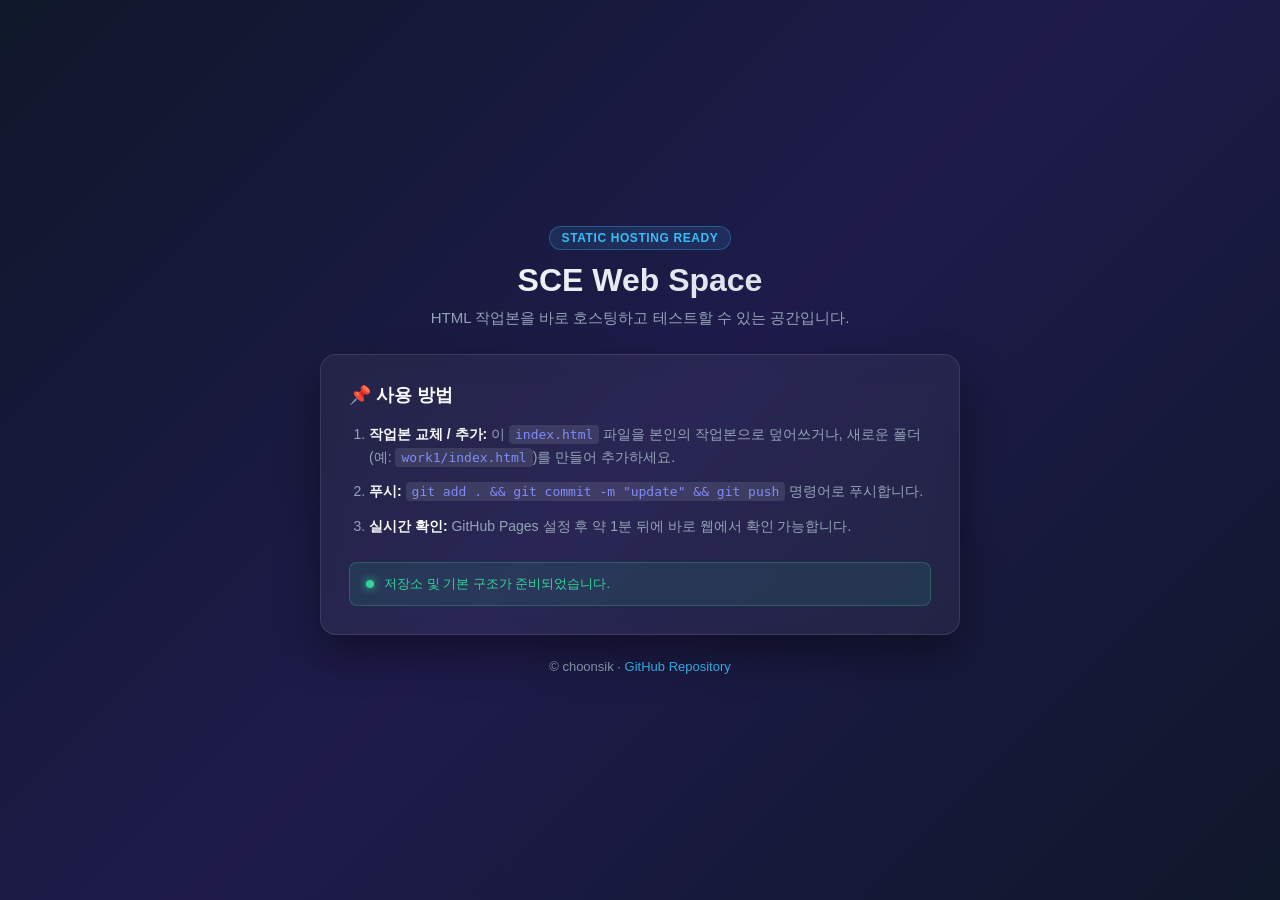
==== index.html @ 63e41f07 "Initialize static HTML hosting structure" ====
<!DOCTYPE html>
<html lang="ko">
<head>
  <meta charset="UTF-8">
  <meta name="viewport" content="width=device-width, initial-scale=1.0">
  <title>SCE - Static Hosting</title>
  <link rel="stylesheet" href="css/style.css">
</head>
<body>
  <div class="container">
    <header class="header">
      <div class="badge">Static Hosting Ready</div>
      <h1>SCE Web Space</h1>
      <p class="subtitle">HTML 작업본을 바로 호스팅하고 테스트할 수 있는 공간입니다.</p>
    </header>

    <main class="card">
      <h2>📌 사용 방법</h2>
      <ol class="guide-list">
        <li>
          <strong>작업본 교체 / 추가:</strong> 이 <code>index.html</code> 파일을 본인의 작업본으로 덮어쓰거나, 새로운 폴더(예: <code>work1/index.html</code>)를 만들어 추가하세요.
        </li>
        <li>
          <strong>푸시:</strong> <code>git add . && git commit -m "update" && git push</code> 명령어로 푸시합니다.
        </li>
        <li>
          <strong>실시간 확인:</strong> GitHub Pages 설정 후 약 1분 뒤에 바로 웹에서 확인 가능합니다.
        </li>
      </ol>

      <div class="status-box">
        <span class="dot"></span>
        <span>저장소 및 기본 구조가 준비되었습니다.</span>
      </div>
    </main>

    <footer class="footer">
      <p>&copy; choonsik &middot; <a href="https://github.com/choonsik/sce" target="_blank" rel="noopener noreferrer">GitHub Repository</a></p>
    </footer>
  </div>
</body>
</html>
---- css/style.css ----
:root {
  --bg-gradient: linear-gradient(135deg, #0f172a 0%, #1e1b4b 50%, #0f172a 100%);
  --card-bg: rgba(255, 255, 255, 0.05);
  --card-border: rgba(255, 255, 255, 0.1);
  --text-main: #f8fafc;
  --text-muted: #94a3b8;
  --primary: #38bdf8;
  --accent: #818cf8;
  --success: #34d399;
}

* {
  box-sizing: border-box;
  margin: 0;
  padding: 0;
}

body {
  font-family: -apple-system, BlinkMacSystemFont, "Segoe UI", Roboto, "Helvetica Neue", Arial, sans-serif;
  background: var(--bg-gradient);
  color: var(--text-main);
  min-height: 100vh;
  display: flex;
  align-items: center;
  justify-content: center;
  padding: 24px;
}

.container {
  width: 100%;
  max-width: 640px;
  display: flex;
  flex-direction: column;
  gap: 24px;
}

.header {
  text-align: center;
}

.badge {
  display: inline-block;
  font-size: 12px;
  font-weight: 600;
  color: var(--primary);
  background: rgba(56, 189, 248, 0.12);
  border: 1px solid rgba(56, 189, 248, 0.3);
  padding: 4px 12px;
  border-radius: 9999px;
  margin-bottom: 12px;
  text-transform: uppercase;
  letter-spacing: 0.05em;
}

.header h1 {
  font-size: 32px;
  font-weight: 700;
  margin-bottom: 8px;
  background: linear-gradient(to right, #ffffff, #cbd5e1);
  -webkit-background-clip: text;
  -webkit-text-fill-color: transparent;
}

.subtitle {
  color: var(--text-muted);
  font-size: 15px;
  line-height: 1.5;
}

.card {
  background: var(--card-bg);
  border: 1px solid var(--card-border);
  backdrop-filter: blur(12px);
  -webkit-backdrop-filter: blur(12px);
  border-radius: 16px;
  padding: 28px;
  box-shadow: 0 20px 40px rgba(0, 0, 0, 0.4);
}

.card h2 {
  font-size: 18px;
  margin-bottom: 16px;
  color: var(--text-main);
}

.guide-list {
  padding-left: 20px;
  display: flex;
  flex-direction: column;
  gap: 12px;
  color: var(--text-muted);
  font-size: 14px;
  line-height: 1.6;
}

.guide-list strong {
  color: var(--text-main);
}

.guide-list code {
  background: rgba(255, 255, 255, 0.1);
  color: var(--accent);
  padding: 2px 6px;
  border-radius: 4px;
  font-size: 13px;
  font-family: ui-monospace, SFMono-Regular, Menlo, Monaco, Consolas, monospace;
}

.status-box {
  margin-top: 24px;
  padding: 12px 16px;
  background: rgba(52, 211, 153, 0.1);
  border: 1px solid rgba(52, 211, 153, 0.25);
  border-radius: 8px;
  display: flex;
  align-items: center;
  gap: 10px;
  font-size: 13px;
  color: var(--success);
}

.dot {
  width: 8px;
  height: 8px;
  background: var(--success);
  border-radius: 50%;
  box-shadow: 0 0 8px var(--success);
}

.footer {
  text-align: center;
  font-size: 13px;
  color: var(--text-muted);
}

.footer a {
  color: var(--primary);
  text-decoration: none;
}

.footer a:hover {
  text-decoration: underline;
}
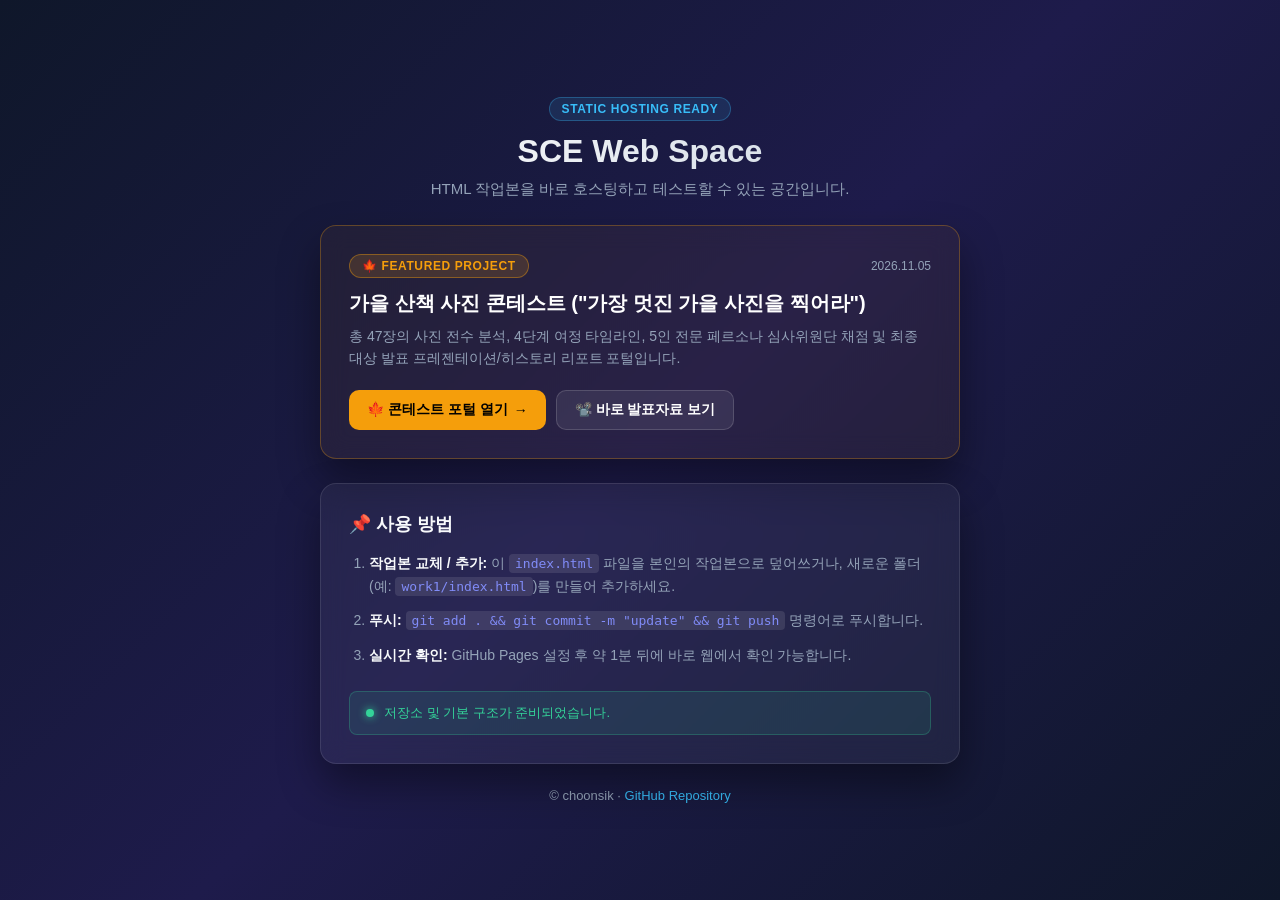
==== commit c93d93a4: "feat: Add fall-event landing portal (index.html) and cross-navigation" ====
--- a/index.html
+++ b/index.html
@@ -13,6 +13,28 @@
       <h1>SCE Web Space</h1>
       <p class="subtitle">HTML 작업본을 바로 호스팅하고 테스트할 수 있는 공간입니다.</p>
     </header>
+
+    <section class="card" style="border-color: rgba(245, 158, 11, 0.3); background: rgba(245, 158, 11, 0.05);">
+      <div style="display: flex; align-items: center; justify-content: space-between; margin-bottom: 12px; flex-wrap: wrap; gap: 8px;">
+        <span class="badge" style="margin-bottom: 0; background: rgba(245, 158, 11, 0.15); border-color: rgba(245, 158, 11, 0.4); color: #f59e0b;">🍁 Featured Project</span>
+        <span style="font-size: 12px; color: var(--text-muted);">2026.11.05</span>
+      </div>
+      <h2 style="font-size: 20px; font-weight: 700; margin-bottom: 8px; color: #fff;">
+        가을 산책 사진 콘테스트 ("가장 멋진 가을 사진을 찍어라")
+      </h2>
+      <p style="font-size: 14px; color: var(--text-muted); line-height: 1.6; margin-bottom: 20px;">
+        총 47장의 사진 전수 분석, 4단계 여정 타임라인, 5인 전문 페르소나 심사위원단 채점 및 최종 대상 발표 프레젠테이션/히스토리 리포트 포털입니다.
+      </p>
+      <div style="display: flex; gap: 10px; flex-wrap: wrap;">
+        <a href="fall-event/" style="display: inline-flex; align-items: center; gap: 6px; padding: 10px 18px; background: #f59e0b; color: #000; font-weight: 700; font-size: 14px; border-radius: 10px; text-decoration: none; transition: transform 0.2s;">
+          <span>🍁 콘테스트 포털 열기</span>
+          <span>&rarr;</span>
+        </a>
+        <a href="fall-event/가을_산책_사진_콘테스트_최종발표.html" style="display: inline-flex; align-items: center; gap: 6px; padding: 10px 18px; background: rgba(255, 255, 255, 0.08); color: #fff; font-weight: 600; font-size: 14px; border-radius: 10px; text-decoration: none; border: 1px solid rgba(255, 255, 255, 0.15);">
+          <span>📽️ 바로 발표자료 보기</span>
+        </a>
+      </div>
+    </section>
 
     <main class="card">
       <h2>📌 사용 방법</h2>
